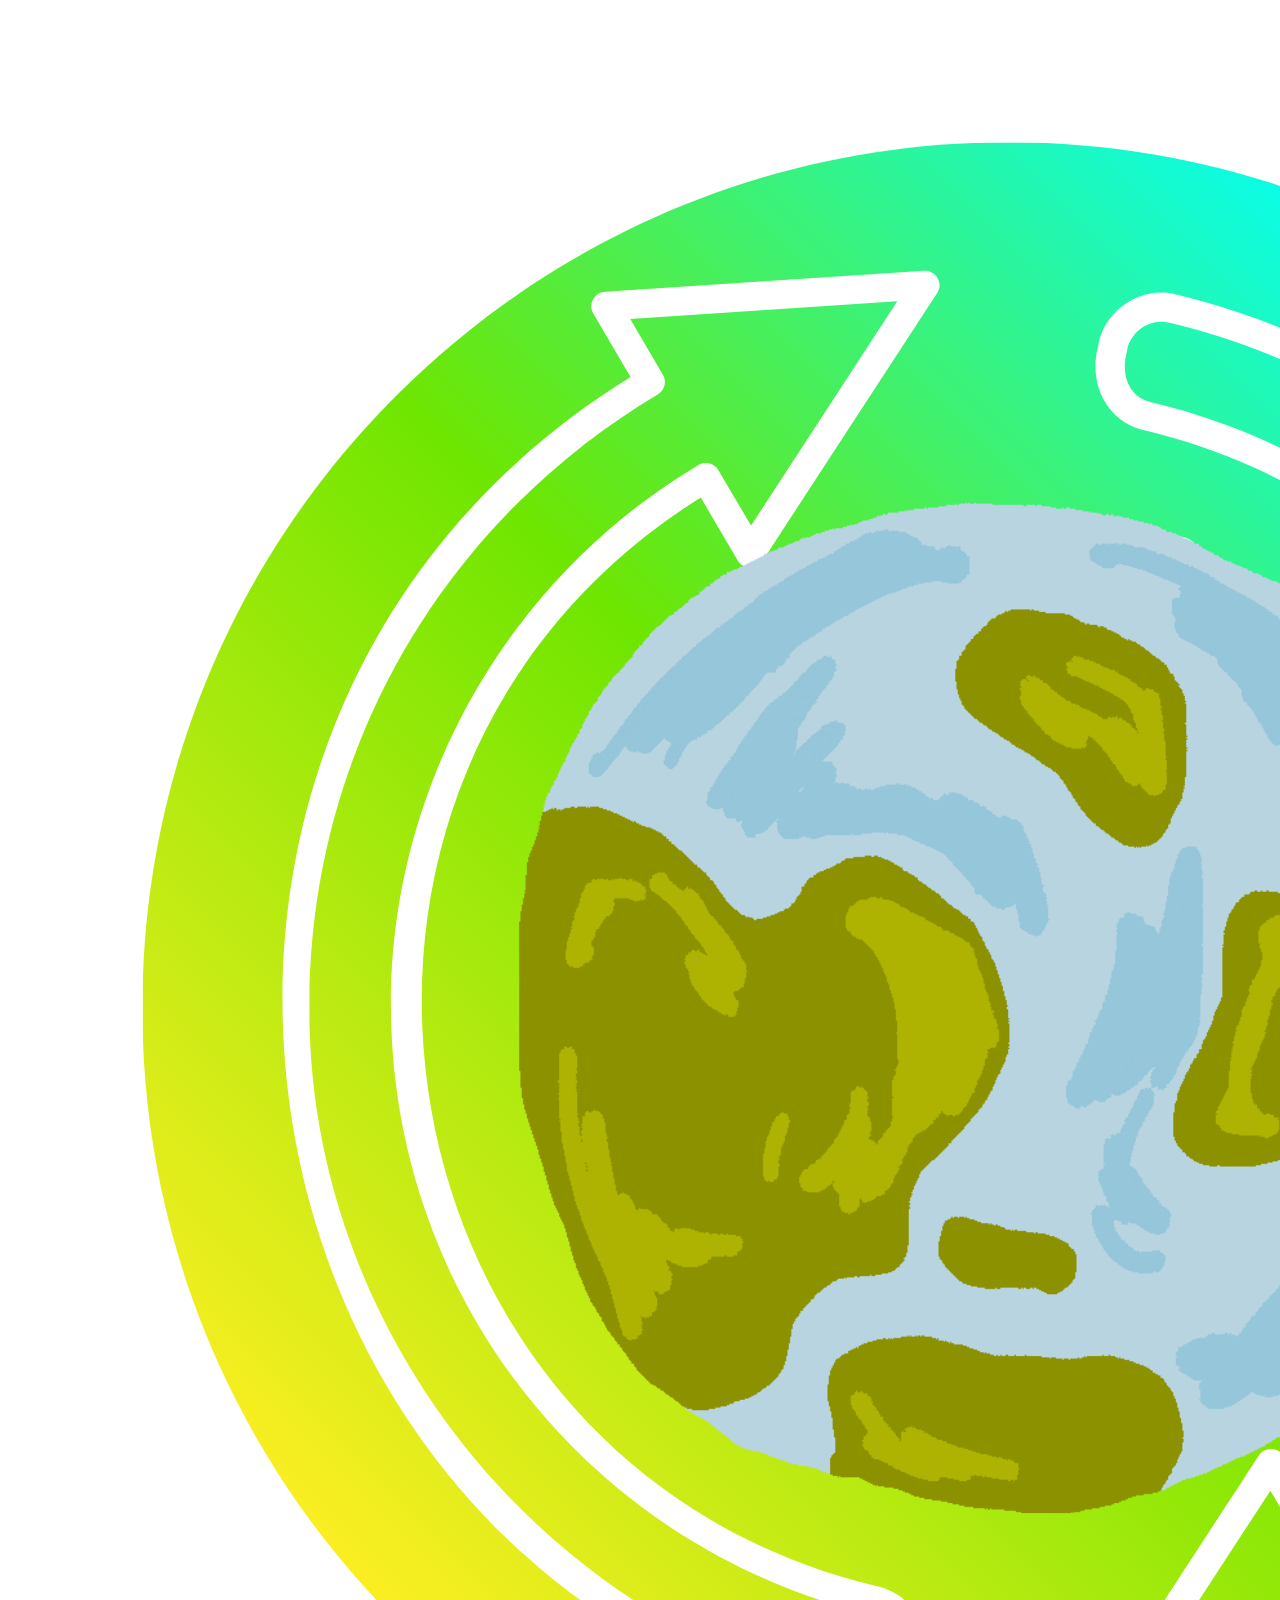
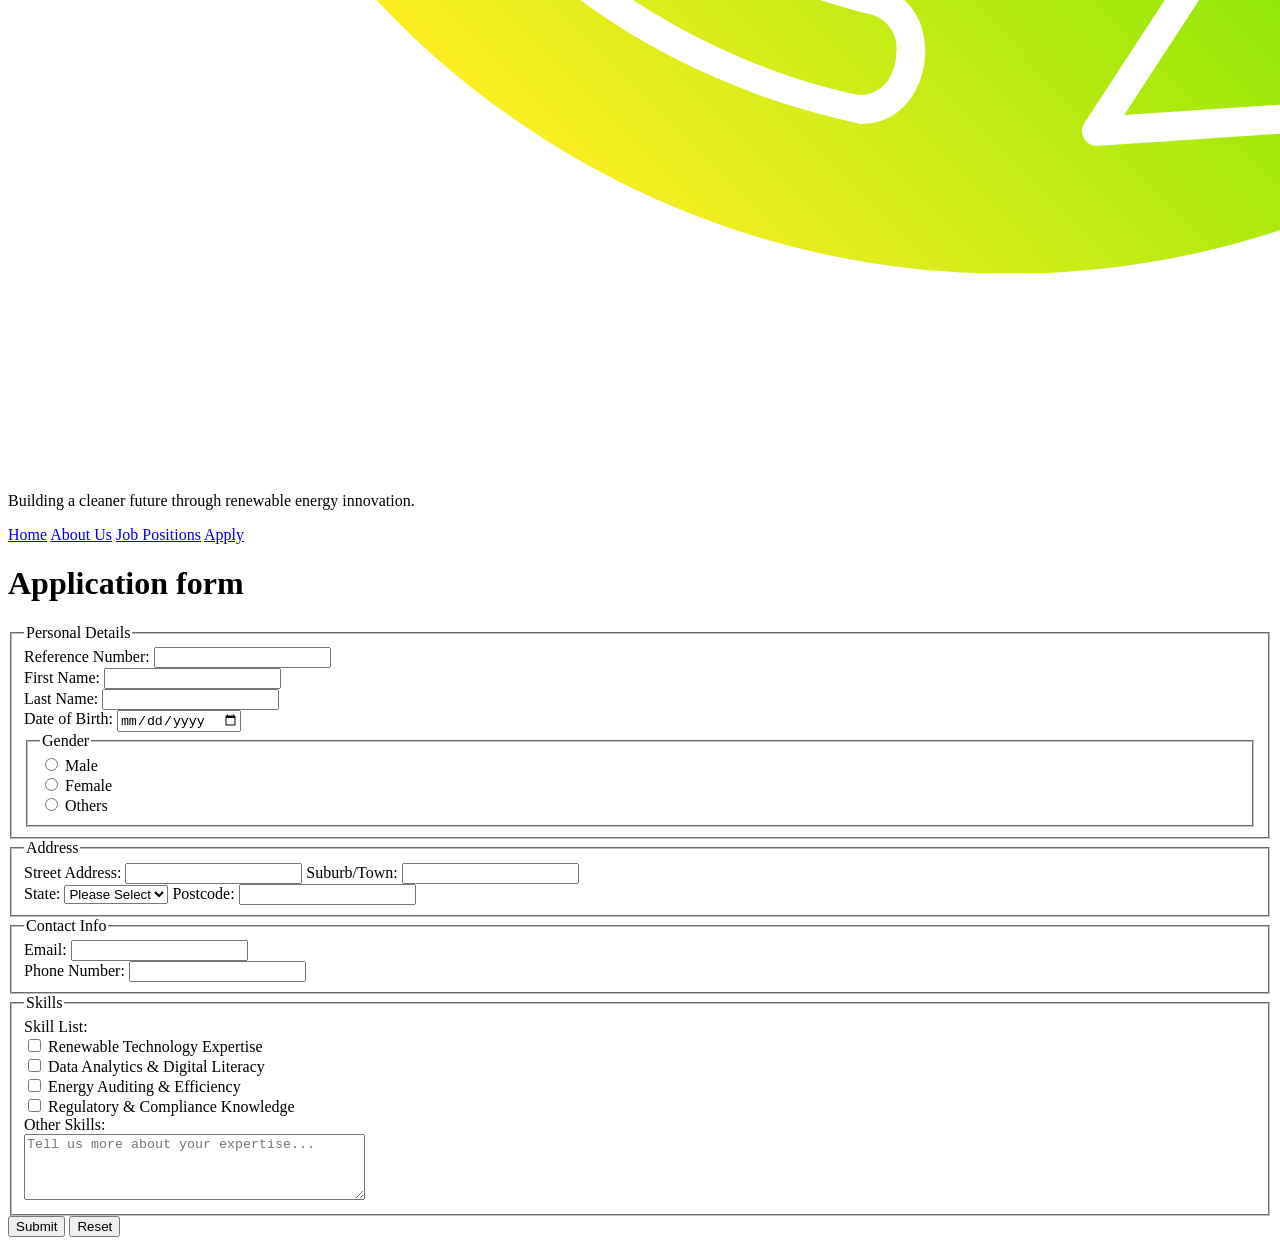
==== apply.html @ 6c29d5f9 "Added apply.html" ====
<!DOCTYPE html>
<html lang="en">
<head>
    <!-- charset type -->
    <meta charset="UTF-8">
    <!-- description of the content -->
    <meta name="description" content="Applied Web Project Part 1 of 2 (Group Submission)">
    <!-- keywords for search engine optimization -->
    <meta name="keywords" content="Applicaiton, Job, Form, Sustainable Energy Solutions Company">
    <!-- details of author -->
    <meta name="author" content="Ishmam Sultan">
    <!-- page title -->
    <title>Job Application Form</title>
    <!-- css stylesheet external link references-->
    <link rel="stylesheet" href="CSS/styles-apply.css">
    <!-- embedded styles -->
     <style>
        header h1 {
        color: rgb(255, 255, 255);
        }
     </style>
</head>

<body>
<!-- header section -->

	

    <header>

        <img src="images/company-logo.png" alt="company-logo" class="logo">
        
    
        <h1>RENEW</h1> <!-- Main heading -->
        <p>Building a cleaner future through renewable energy innovation.</p> 

        <!-- Navigation menu -->
        <nav aria-label="Main navigation" class="navigation">
            <a href="index.html">Home</a> <!-- Link to home page -->
            <a href="about.html">About Us</a> <!-- Link to about page -->
            <a href="jobs.html">Job Positions</a> <!-- Link to jobs page -->
            <a href="apply.html">Apply</a> <!-- Link to apply page -->
        </nav>
        
    </header>

<!-- Job Application-->
<main>      
    <h1>Application form</h1>

        <form action="https://mercury.swin.edu.au/it000000/formtest.php" method="post">

<!-- personal information -->
        <fieldset >
        <legend>Personal Details</legend>
            
            <div>
                <label for="jobReferance">Reference Number:</label>
                <input type="text" id="jobReferance" name="job_referance" required 
                        pattern="[A-Za-z0-9]{5}" title="5 alphanumeric characters">
            
            <div class="name">
                <div>
                        <label for="firstName">First Name:</label>
                        <input type="text" id="firstName" name="first_name" required 
                                maxlength="20" pattern="[A-Za-z ]+" title="Max 20 alpha characters">
                </div>
            
                <div>
                        <label for="lastName">Last Name:</label>
                        <input type="text" id="lastName" name="last_name" required 
                                maxlength="20" pattern="[A-Za-z ]+" title="Max 20 alpha characters">
                </div>
            </div>
            
            <label for="dateOfBirth">Date of Birth:</label>
            <input type="date" id="dateOfBirth" name="date_of_birth" required 
                    placeholder="dd/mm/yyyy" 
                    pattern="\d{2}/\d{2}/\d{4}" title="Format: dd/mm/yyyy">
            </div>

<!-- gendercodes  -->
        <fieldset class="radio-group">
        <legend>Gender</legend>
            <div>
                <input type="radio" id="male" name="gender" value="male" required>
                <label for="male">Male</label>
            </div>
                
           <div>
                <input type="radio" id="female" name="gender" value="female">
                <label for="female">Female</label>
           </div>
                
            <div>
                <input type="radio" id="other" name="gender" value="other">
                <label for="other">Others</label>
            </div>
        </fieldset>

        </fieldset>

<!-- Address information -->
        <fieldset>
        <legend>Address</legend>
            <div id="address1">
                <label for="street">Street Address:</label>
                <input type="text" id="street" name="street" required maxlength="40">

                <label for="suburb">Suburb/Town:</label>
                <input type="text" id="suburb" name="suburb" required maxlength="40">
            </div>

            <div id="address2">
                <label for="state">State:</label>
                <select name="state" required>
                        <option value="">Please Select</option>
                        <option value="VIC">VIC</option>
                        <option value="NSW">NSW</option>
                        <option value="QLD">QLD</option>
                        <option value="NT">NT</option>
                        <option value="WA">WA</option>
                        <option value="SA">SA</option>
                        <option value="TAS">TAS</option>
                        <option value="ACT">ACT</option>        
                </select>

            <label for="postcode">Postcode:</label>
            <input type="text" id="postcode" name="postcode" required 
                   pattern="\d{4}" title="Exactly 4 digits">
            </div>

        </fieldset>

<!-- contact information -->
        <fieldset class="contacts">
        <legend>Contact Info</legend>
            <div>
                <label for="email">Email:</label>
                <input type="email" id="email" name="email" required>
            </div>

            <div>
                <label for="number">Phone Number:</label>
                <input type="text" id="number" name="phone" required 
                       pattern="\d{8,12}" title="8 to 12 digits">
            </div>

        </fieldset>

<!-- required skills -->
<!-- used Gen Ai to brainstrom skills relate to Sustainable energy solutions -->
        <fieldset>
            <legend>Skills</legend>
                <label>Skill List:</label><br>
                <input type="checkbox" id="skill1" name="skills[]" value="Renewable Technology Expertise" required>
                <label for="skill1">Renewable Technology Expertise</label><br>
                <input type="checkbox" id="skill2" name="skills[]" value="Data Analytics & Digital Literacy">
                <label for="skill2">Data Analytics & Digital Literacy</label><br>
                <input type="checkbox" id="skill3" name="skills[]" value="Energy Auditing & Efficiency">
                <label for="skill3">Energy Auditing & Efficiency</label><br>
                <input type="checkbox" id="skill4" name="skills[]" value="Regulatory & Compliance Knowledge">
                <label for="skill4">Regulatory & Compliance Knowledge</label><br>
                <label for="otherSkills">Other Skills:</label><br>
                <textarea id="otherSkills" name="other_skills" rows="4" cols="40" 
                          placeholder="Tell us more about your expertise..."></textarea>

        </fieldset>
                <button id="submit" type="submit">Submit</button>
                <button id="reset" type="reset">Reset</button> 
        </form>
</main>
    
</body>
</html>
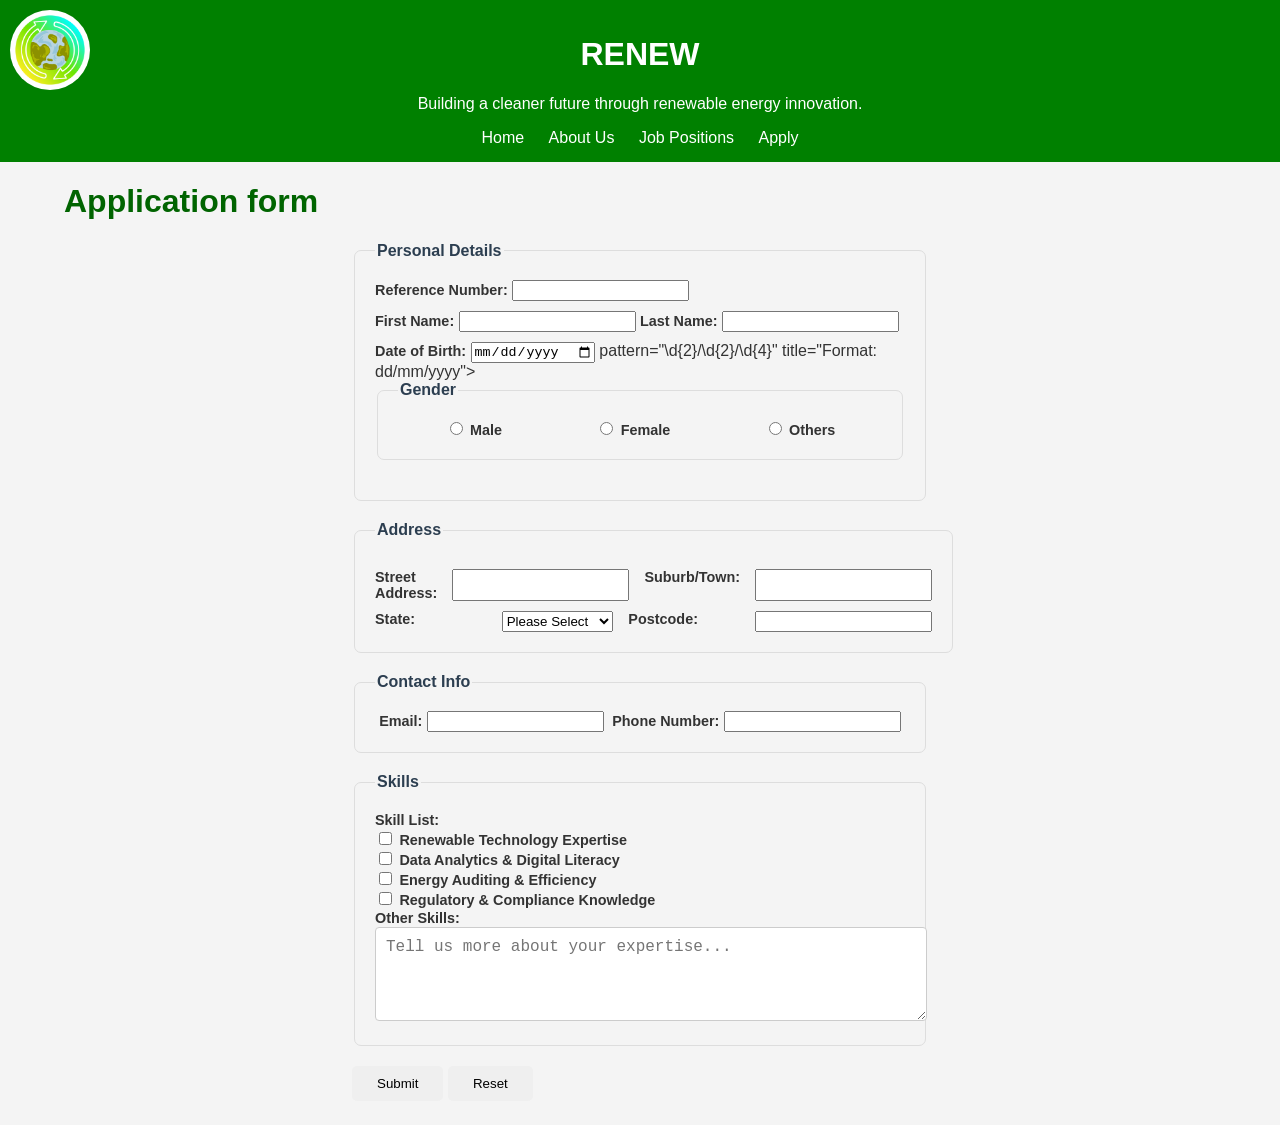
==== commit 59e7ebb6: "Fixed 2 lines in apply.html" ====
--- a/apply.html
+++ b/apply.html
@@ -74,8 +74,7 @@
             </div>
             
             <label for="dateOfBirth">Date of Birth:</label>
-            <input type="date" id="dateOfBirth" name="date_of_birth" required 
-                    placeholder="dd/mm/yyyy" 
+            <input type="date" id="dateOfBirth" name="date_of_birth" required title="Format: dd/mm/yyyy">
                     pattern="\d{2}/\d{2}/\d{4}" title="Format: dd/mm/yyyy">
             </div>
 
@@ -113,7 +112,7 @@
 
             <div id="address2">
                 <label for="state">State:</label>
-                <select name="state" required>
+                <select id = "state" name="state" required>
                         <option value="">Please Select</option>
                         <option value="VIC">VIC</option>
                         <option value="NSW">NSW</option>
--- a/CSS/styles-apply.css
+++ b/CSS/styles-apply.css
@@ -0,0 +1,163 @@
+/* Author name : Ishmam Sultan */
+/* Student ID : 106390341 */
+/* last updated : 14 / 04/2026 */
+
+/* universal styles */
+
+body {
+    font-family: Arial;
+    margin: 0;
+    background-color: #f4f4f4;
+}
+/* navigation bar styles */
+/* nav {
+    text-align: center ;
+    max-width: 50%;
+    margin: auto;
+    display: flex;
+    justify-content: space-evenly;
+}
+
+
+nav p a{
+    text-decoration: none;
+} */
+header {
+    background-color: green;
+    color: white;
+    padding: 15px;
+    text-align: center;
+}
+
+/* navigation menu */
+nav {
+    margin-top: 10px;
+}
+
+nav a {
+    color: white;
+    text-decoration: none;
+    margin: 10px;
+}
+
+/* hover effect */
+nav a:hover {
+    color: yellow;
+}
+
+.logo {
+  width: 80px;
+  height: auto;
+  position: absolute;
+  top: 10px;
+  left: 10px;
+  border-radius: 50%;
+}
+
+
+main {
+    width: 90%;
+    margin: auto;
+}
+
+header h1 {
+    color: white;
+}
+main h1 {
+    color: darkgreen;
+}
+
+h1, h2, h3 {color: darkgreen;}
+
+
+
+/* header section styled */
+
+
+/* header h1 {
+    color: rgb(255, 255, 255);
+} */
+
+/* as I was not sure which fonts to use, I used Gen Ai to search for ideal font-family that will look good in the form */
+/* form styles */
+form {
+    max-width: 50%;
+    margin: 20px auto;
+    color: #333;
+}
+/* feildset and legend styles */
+fieldset {
+    border: 1px solid #ddd;
+    border-radius: 7px;
+    padding: 20px;
+    margin-bottom: 20px; /* margin between feildsets */
+}
+
+legend {
+    font-weight: bold;
+    color: #2c3e50;
+}
+/* personal information */
+.name {
+    display: grid;
+    grid-template-columns: 1fr 1fr;
+    padding: 10px 0px;
+}
+
+/* gender section styles */
+.radio-group{
+    display: flex;
+    justify-content: space-around;
+}
+
+/*lebel styles */
+label {
+    font-size: 0.9rem;
+    font-weight: 600;
+}
+
+/* contact styles */
+.contacts {
+    display: flex;
+    justify-content: space-around;
+}
+
+/* address styles */
+#address1 {
+    display: grid;
+    grid-template-columns: 1fr 1fr 1fr 1fr;
+    gap: 15px;
+    margin: 10px 0px;
+}
+
+#address2 {
+    display: grid;
+    grid-template-columns: 1fr 1fr 1fr 1fr;
+    gap: 15px;
+}
+/* text area styles */
+textarea {
+    padding: 10px;
+    border: 1px solid #ccc;
+    border-radius: 4px;
+    font-size: 1rem;
+    width: 100%; 
+    /* box-sizing: border-box; */
+}
+
+/* Button Styling */
+button{
+    padding: 10px 25px;
+    border: none;
+    border-radius: 5px;
+}
+
+#submit:hover {
+    background-color: rgb(39, 132, 253);
+    color: aliceblue;
+}
+
+#reset:hover {
+    background-color: rgb(253, 39, 39);
+    color: aliceblue;
+}
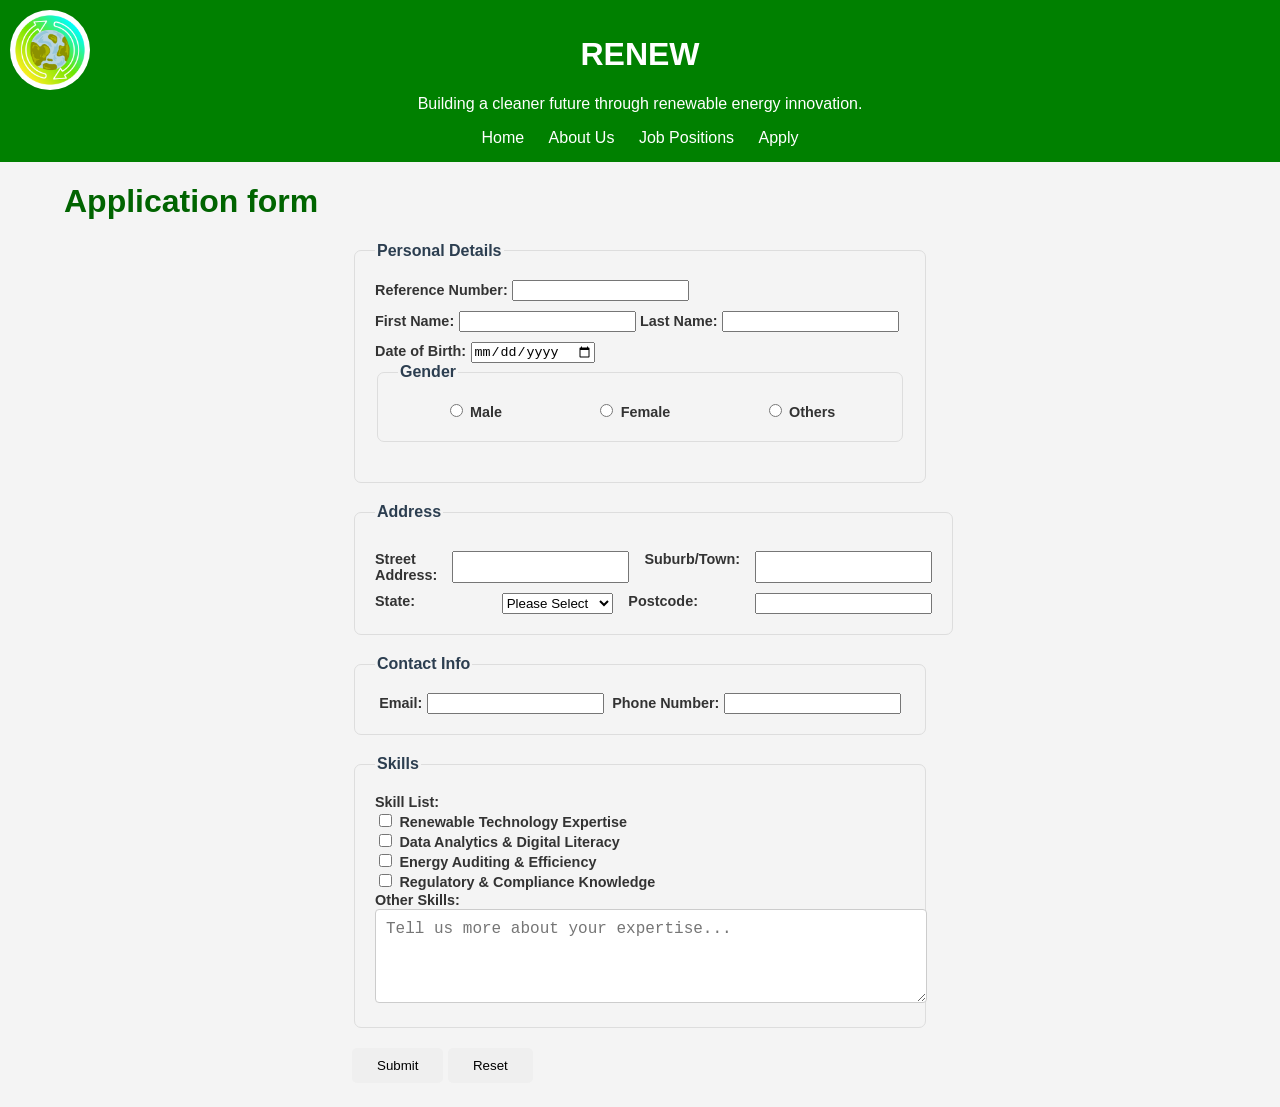
==== commit d912dc0c: "updated line 78 in apply.html" ====
--- a/apply.html
+++ b/apply.html
@@ -75,7 +75,7 @@
             
             <label for="dateOfBirth">Date of Birth:</label>
             <input type="date" id="dateOfBirth" name="date_of_birth" required title="Format: dd/mm/yyyy">
-                    pattern="\d{2}/\d{2}/\d{4}" title="Format: dd/mm/yyyy">
+                    
             </div>
 
 <!-- gendercodes  -->
